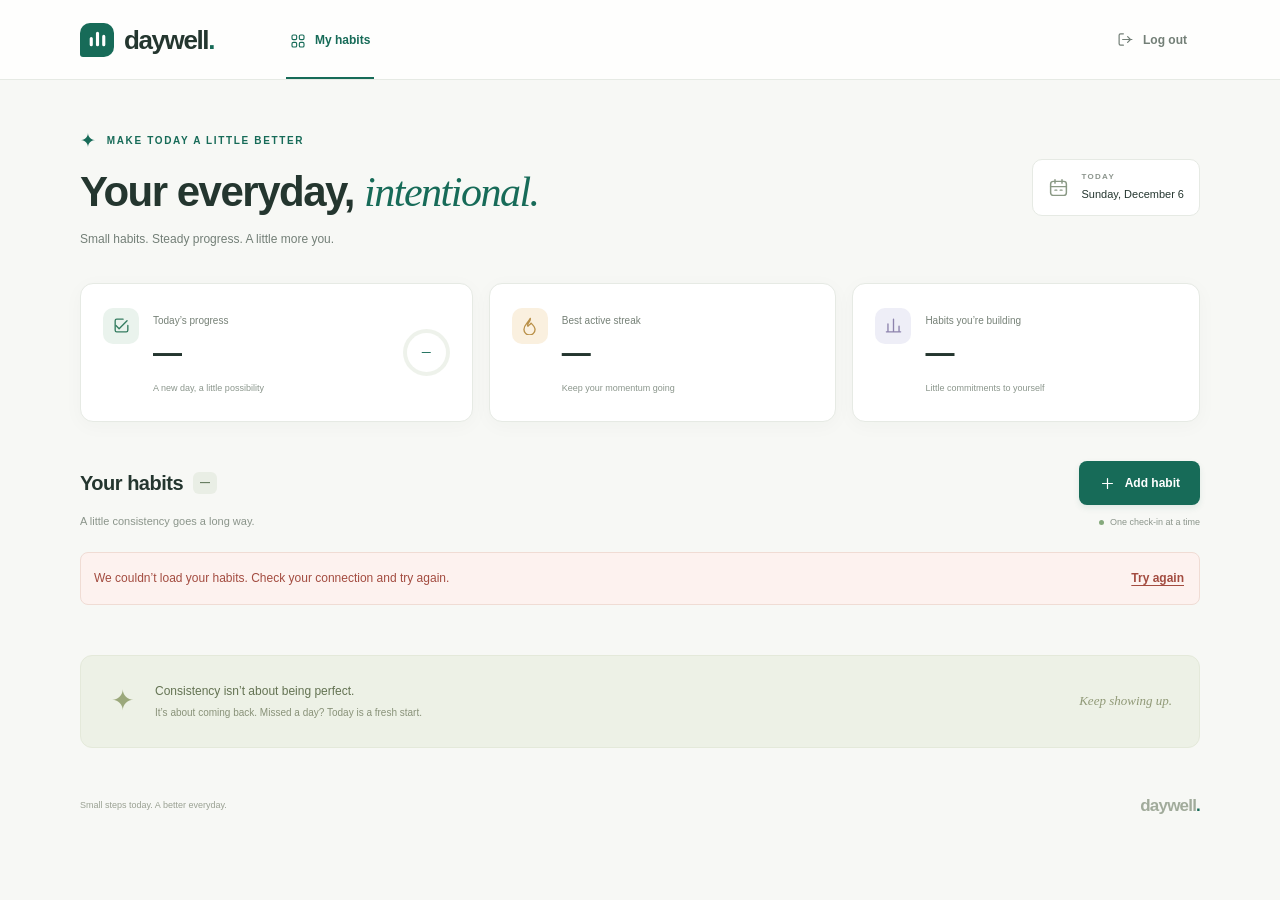
==== dashboard.html @ 5ea130be "Initial commit: frontend pages for habit tracker" ====
<!DOCTYPE html>
<html lang="en">
<head>
  <meta charset="UTF-8">
  <meta name="viewport" content="width=device-width, initial-scale=1.0">
  <meta name="theme-color" content="#176b58">
  <meta name="description" content="Your daily space to build better habits, track your streaks, and celebrate small wins.">
  <title>Your everyday · Daywell</title>
  <link rel="stylesheet" href="css/style.css">
  <script src="js/auth.js" defer></script>
  <script src="js/heatmap.js" defer></script>
  <script src="js/dashboard.js" defer></script>
</head>
<body data-page="dashboard">
  <a class="skip-link" href="#main-content">Skip to content</a>
  <header class="app-header">
    <div class="header-inner">
      <a class="brand" href="dashboard.html" aria-label="Daywell dashboard"><span class="brand-mark" aria-hidden="true"><svg viewBox="0 0 24 24" fill="none"><path d="M6 17V11M12 17V6M18 17V9" stroke="currentColor" stroke-width="3" stroke-linecap="round"/></svg></span>daywell<span class="brand-dot">.</span></a>
      <nav class="header-nav" aria-label="Main navigation"><a class="nav-link is-active" href="dashboard.html" aria-current="page"><svg viewBox="0 0 24 24" fill="none" aria-hidden="true"><rect x="3" y="3" width="7" height="7" rx="2"/><rect x="14" y="3" width="7" height="7" rx="2"/><rect x="3" y="14" width="7" height="7" rx="2"/><rect x="14" y="14" width="7" height="7" rx="2"/></svg>My habits</a></nav>
      <button id="logout-button" class="button button-ghost button-small" type="button"><svg viewBox="0 0 24 24" fill="none" aria-hidden="true"><path d="M9 4H5a2 2 0 0 0-2 2v12a2 2 0 0 0 2 2h4m6-12 4 4-4 4m-7-4h13"/></svg><span data-button-label>Log out</span><span class="spinner" hidden aria-hidden="true"></span></button>
    </div>
  </header>

  <main class="dashboard-main" id="main-content">
    <section class="dashboard-intro" aria-labelledby="page-title">
      <div><p class="eyebrow"><span class="little-spark" aria-hidden="true">✦</span> MAKE TODAY A LITTLE BETTER</p><h1 id="page-title">Your everyday, <span class="serif-accent">intentional.</span></h1><p class="muted intro-description">Small habits. Steady progress. A little more you.</p></div>
      <div class="today-chip"><svg viewBox="0 0 24 24" fill="none" aria-hidden="true"><rect x="3" y="5" width="18" height="16" rx="3"/><path d="M16 3v4M8 3v4M3 11h18m-13 4h2m4 0h2"/></svg><div><span>TODAY</span><time id="today-date"></time></div></div>
    </section>

    <section class="overview-grid" aria-label="Your progress at a glance">
      <div class="stat-card"><span class="stat-icon teal-icon" aria-hidden="true"><svg viewBox="0 0 24 24" fill="none"><path d="m5 12 4 4L19 6"/><path d="M20 12v6a2 2 0 0 1-2 2H6a2 2 0 0 1-2-2V6a2 2 0 0 1 2-2h8"/></svg></span><div class="stat-content"><span class="stat-label">Today’s progress</span><div class="stat-value" id="today-progress">—</div><span class="stat-description" id="today-caption">A new day, a little possibility</span></div><div class="progress-ring" id="progress-ring" role="progressbar" aria-label="Habits completed today" aria-valuemin="0" aria-valuemax="100" aria-valuenow="0"><span id="progress-percent">—</span></div></div>
      <div class="stat-card"><span class="stat-icon amber-icon" aria-hidden="true"><svg viewBox="0 0 24 24" fill="none"><path d="M13 3c1 5-5 5-3 10 1-2 3-2 4-4 3 3 5 5 5 8a7 7 0 0 1-14 0C5 11 10 9 13 3Z"/></svg></span><div class="stat-content"><span class="stat-label">Best active streak</span><div class="stat-value" id="best-streak">—</div><span class="stat-description">Keep your momentum going</span></div></div>
      <div class="stat-card"><span class="stat-icon purple-icon" aria-hidden="true"><svg viewBox="0 0 24 24" fill="none"><path d="M5 20V10m7 10V4m7 16v-7M3 20h18"/></svg></span><div class="stat-content"><span class="stat-label">Habits you’re building</span><div class="stat-value" id="habit-total">—</div><span class="stat-description">Little commitments to yourself</span></div></div>
    </section>

    <section class="habits-section" aria-labelledby="habits-title">
      <div class="section-toolbar"><div class="section-title-row"><h2 id="habits-title">Your habits</h2><span id="habit-count" class="count-badge">—</span></div><button id="add-habit-button" class="button button-primary" type="button"><svg viewBox="0 0 24 24" fill="none" aria-hidden="true"><path d="M12 5v14M5 12h14"/></svg>Add habit</button></div>
      <div class="habits-subheading"><p>A little consistency goes a long way.</p><span><span class="status-dot" aria-hidden="true"></span> One check-in at a time</span></div>
      <div id="dashboard-error" class="notice notice-error dashboard-notice" role="alert" hidden><span id="dashboard-error-text"></span><button id="retry-load" class="text-button" type="button">Try again</button></div>

      <div id="habits-loading" class="habit-grid" role="status" aria-label="Loading your habits">
        <span class="sr-only">Loading your habits…</span>
        <div class="habit-card skeleton-card" aria-hidden="true"><div class="skeleton skeleton-heading"></div><div class="skeleton skeleton-caption"></div><div class="skeleton-stats"><div class="skeleton"></div><div class="skeleton"></div></div><div class="skeleton skeleton-calendar"></div><div class="skeleton skeleton-button"></div></div>
        <div class="habit-card skeleton-card" aria-hidden="true"><div class="skeleton skeleton-heading"></div><div class="skeleton skeleton-caption"></div><div class="skeleton-stats"><div class="skeleton"></div><div class="skeleton"></div></div><div class="skeleton skeleton-calendar"></div><div class="skeleton skeleton-button"></div></div>
      </div>
      <div id="habits-grid" class="habit-grid" hidden></div>
      <div id="empty-state" class="empty-state" hidden><div class="empty-illustration" aria-hidden="true"><span class="empty-orbit"></span><svg viewBox="0 0 48 48" fill="none"><path d="M24 37V20m0 8C12 28 9 19 10 12c10 0 14 5 14 12m0-3c0-9 6-13 15-13 0 9-4 15-15 15"/></svg><span class="empty-spark">✦</span></div><span class="section-kicker">GREAT THINGS START SMALL</span><h3>Make space for your first habit.</h3><p>A morning stretch. A few pages. A glass of water.<br>Pick one little thing you’d like to show up for.</p><button id="empty-add-button" class="button button-primary" type="button"><svg viewBox="0 0 24 24" fill="none" aria-hidden="true"><path d="M12 5v14M5 12h14"/></svg>Add your first habit</button></div>
    </section>

    <aside class="encouragement"><span class="encouragement-icon" aria-hidden="true">✦</span><div><h2>Consistency isn’t about being perfect.</h2><p>It’s about coming back. Missed a day? Today is a fresh start.</p></div><span class="encouragement-note">Keep showing up.</span></aside>
    <footer class="dashboard-footer"><span>Small steps today. A better everyday.</span><span class="footer-brand">daywell<span class="brand-dot">.</span></span></footer>
  </main>

  <!-- Native dialogs provide focus trapping, Escape support, and accessible modality. -->
  <dialog id="habit-dialog" class="modal" aria-labelledby="habit-dialog-title" aria-describedby="habit-dialog-description">
    <div class="modal-header"><span class="modal-symbol" aria-hidden="true">✦</span><button class="icon-button" id="close-habit-dialog" type="button" aria-label="Close add habit dialog"><svg viewBox="0 0 24 24" fill="none" aria-hidden="true"><path d="m6 6 12 12M6 18 18 6"/></svg></button></div>
    <span class="section-kicker">PLANT A LITTLE POSSIBILITY</span><h2 id="habit-dialog-title">One small, good thing.</h2><p id="habit-dialog-description" class="muted">What would you like to make time for each day?</p>
    <div id="habit-form-error" class="notice notice-error" role="alert" hidden></div>
    <form id="habit-form">
      <div class="form-field"><label for="habit-name">Habit name</label><input id="habit-name" name="name" type="text" placeholder="e.g. Read for 20 minutes" required maxlength="100" autofocus></div>
      <div class="form-field"><label for="habit-category">Category <span class="optional">(optional)</span></label><input id="habit-category" name="category" type="text" placeholder="e.g. Mindfulness, Movement, Learning" maxlength="40" list="category-suggestions"><datalist id="category-suggestions"><option value="Mindfulness"></option><option value="Movement"></option><option value="Learning"></option><option value="Wellness"></option><option value="Creativity"></option></datalist></div>
      <div class="modal-actions"><button id="cancel-habit-dialog" class="button button-secondary" type="button">Not now</button><button class="button button-primary" type="submit"><span data-button-label>Add habit</span><span class="spinner" hidden aria-hidden="true"></span></button></div>
    </form>
  </dialog>

  <dialog id="delete-dialog" class="modal modal-small" aria-labelledby="delete-dialog-title" aria-describedby="delete-description">
    <span class="section-kicker">MAKING ROOM</span><h2 id="delete-dialog-title">Let this habit go?</h2><p class="muted" id="delete-description"></p><div id="delete-error" class="notice notice-error" role="alert" hidden></div><div class="modal-actions"><button id="cancel-delete" class="button button-secondary" type="button" autofocus>Keep habit</button><button id="confirm-delete" class="button button-danger" type="button"><span data-button-label>Delete habit</span><span class="spinner" hidden aria-hidden="true"></span></button></div>
  </dialog>
  <div id="toast" class="toast" role="status" aria-live="polite" hidden></div>
  <noscript><p class="noscript-message">Please enable JavaScript to load your habits and record check-ins.</p></noscript>
</body>
</html>
---- css/style.css ----
/* Daywell design tokens. Change --accent and its shades to make it your own. */
:root {
  --bg: #f7f8f5;
  --surface: #ffffff;
  --text: #24362f;
  --muted: #7a847e;
  --accent: #176b58;
  --accent-hover: #115343;
  --accent-soft: #eaf2ec;
  --border: #e6eae4;
  --danger: #b24540;
  --shadow: 0 4px 20px rgb(27 52 39 / 3%);
  --radius: 16px;
  --font: "Segoe UI", -apple-system, BlinkMacSystemFont, Arial, sans-serif;
}

*, *::before, *::after { box-sizing: border-box; }
body { margin: 0; color: var(--text); background: var(--bg); font-family: var(--font); font-size: 14px; line-height: 1.6; -webkit-font-smoothing: antialiased; }
button, input { font: inherit; }
button, a, input { -webkit-tap-highlight-color: transparent; }
button { cursor: pointer; }
a { color: var(--accent); text-decoration: none; }
a:hover { color: var(--accent-hover); }
button, a, input { transition: background-color .18s ease, color .18s ease, border-color .18s ease, box-shadow .18s ease, transform .18s ease; }
button:disabled { cursor: not-allowed; opacity: .65; }
button:focus-visible, a:focus-visible, [tabindex]:focus-visible { outline: 3px solid #78af97; outline-offset: 4px; }
svg { width: 20px; height: 20px; flex-shrink: 0; stroke: currentColor; stroke-width: 1.7; stroke-linecap: round; stroke-linejoin: round; }
h1, h2, h3, p { margin: 0; }
[hidden] { display: none !important; }
::selection { background: #cbe4d3; color: var(--text); }
.sr-only { position: absolute; width: 1px; height: 1px; padding: 0; margin: -1px; overflow: hidden; clip: rect(0, 0, 0, 0); white-space: nowrap; border: 0; }
.skip-link { position: fixed; left: 16px; top: -80px; padding: 10px 18px; z-index: 100; background: var(--accent); color: white; border-radius: 8px; }
.skip-link:focus { top: 12px; color: white; }
.muted { color: #737f77; }
.serif-accent { font-family: Georgia, "Times New Roman", serif; color: var(--accent); font-weight: 400; font-style: italic; }
.eyebrow { display: flex; align-items: center; gap: 9px; color: var(--accent); font-size: 10px; font-weight: 700; letter-spacing: 1.65px; }
.little-spark { font-size: 19px; font-weight: 400; }
.section-kicker { display: block; color: var(--accent); font-size: 9px; letter-spacing: 1.7px; font-weight: 700; }
.brand { display: inline-flex; align-items: center; flex-shrink: 0; font-size: 26px; letter-spacing: -1.4px; font-weight: 700; color: var(--text); line-height: 1; }
.brand:hover { color: var(--text); }
.brand-mark { display: grid; place-items: center; width: 34px; height: 34px; margin-right: 10px; background: var(--accent); color: white; border-radius: 10px 10px 10px 3px; }
.brand-mark svg { width: 25px; height: 25px; }
.brand-dot { color: var(--accent); }
.button { display: inline-flex; justify-content: center; align-items: center; gap: 9px; min-height: 44px; padding: 10px 19px; border: 1px solid transparent; border-radius: 8px; font-size: 12px; font-weight: 600; line-height: 1.5; white-space: nowrap; }
.button svg { width: 17px; height: 17px; }
.button:hover:not(:disabled) { transform: translateY(-1px); }
.button:active:not(:disabled) { transform: translateY(0); }
.button-primary { background: var(--accent); color: white; box-shadow: 0 3px 6px rgb(23 107 88 / 10%); }
.button-primary:hover:not(:disabled) { background: var(--accent-hover); box-shadow: 0 4px 12px rgb(23 107 88 / 16%); }
.button-secondary { background: white; color: var(--text); border-color: var(--border); }
.button-secondary:hover:not(:disabled) { background: var(--bg); border-color: #c7d3c8; }
.button-ghost { background: transparent; color: #737f77; }
.button-ghost:hover:not(:disabled) { background: #eff2ed; color: var(--text); }
.button-small { min-height: 40px; padding: 9px 12px; }
.button-full { width: 100%; min-height: 48px; }
.button-arrow { margin-left: auto; }
.button-full [data-button-label] { margin-right: auto; }
.button-danger { background: var(--danger); color: white; }
.button-danger:hover:not(:disabled) { background: #923934; }
.icon-button { display: grid; place-items: center; width: 36px; height: 36px; padding: 0; border: 0; background: transparent; color: #8a938c; border-radius: 8px; }
.icon-button:hover:not(:disabled) { color: var(--danger); background: #fbefed; }
.icon-button svg { width: 17px; height: 17px; }
.text-button { border: 0; background: transparent; color: inherit; padding: 5px 2px; font-weight: 600; text-decoration: underline; text-underline-offset: 3px; }
.spinner { width: 16px; height: 16px; display: inline-block; flex-shrink: 0; border: 2px solid currentColor; border-right-color: transparent; border-radius: 50%; animation: spin .7s linear infinite; }
@keyframes spin { to { transform: rotate(360deg); } }

/* Authentication pages */
.auth-page { min-height: 100vh; min-height: 100svh; display: flex; flex-direction: column; background: radial-gradient(ellipse at 10% 45%, #edf3e9 0, transparent 48%), var(--bg); }
.auth-header { display: flex; align-items: center; justify-content: space-between; padding: 32px 5.2%; }
.header-note { color: #8b938d; font-size: 11px; }
.auth-main { flex: 1; display: grid; place-items: center; padding: 48px 32px 72px; }
.auth-layout { display: grid; grid-template-columns: 1fr 420px; align-items: center; gap: 100px; width: 100%; max-width: 1020px; }
.auth-story h1 { margin: 19px 0 20px; font-size: clamp(44px, 4.5vw, 62px); line-height: 1.1; font-weight: 600; letter-spacing: -2.8px; }
.auth-description { color: #7b867d; font-size: 14px; line-height: 1.85; }
.auth-card { background: var(--surface); border: 1px solid var(--border); box-shadow: 0 12px 50px rgb(43 62 45 / 5%); border-radius: 20px; padding: 36px; }
.auth-card h2 { margin: 12px 0 7px; font-size: 27px; font-weight: 600; line-height: 1.25; letter-spacing: -.9px; }
.auth-card > .muted { font-size: 12px; }
.auth-form { display: grid; gap: 19px; margin-top: 29px; }
.form-field { display: flex; flex-direction: column; gap: 7px; }
.form-field label { font-size: 12px; font-weight: 600; }
.form-field input { width: 100%; height: 46px; border: 1px solid #e0e5de; border-radius: 8px; background: #fcfdfb; color: var(--text); padding: 11px 13px; font-size: 13px; outline: none; }
.form-field input::placeholder { color: #99a198; }
.form-field input:hover { border-color: #c3d0c3; }
.form-field input:focus { border-color: var(--accent); box-shadow: 0 0 0 3px rgb(23 107 88 / 10%); background: white; }
.password-field { position: relative; }
.password-field input { padding-right: 47px; }
.password-toggle { position: absolute; right: 2px; top: 2px; width: 42px; height: 42px; border: 0; border-radius: 6px; background: transparent; color: #8e988f; display: grid; place-items: center; }
.password-toggle:hover { color: var(--accent); background: var(--accent-soft); }
.password-toggle svg { width: 18px; height: 18px; }
.password-toggle[aria-pressed="true"] { color: var(--accent); background: var(--accent-soft); }
.auth-form > .button { margin-top: 5px; }
.field-hint { font-size: 10px; color: #7b867d; }
.auth-switch { margin-top: 24px; text-align: center; font-size: 11px; color: #7b867d; }
.auth-switch a { font-weight: 600; margin-left: 3px; }
.auth-switch a:hover { text-decoration: underline; text-underline-offset: 3px; }
.auth-card-footer { display: flex; align-items: center; justify-content: center; gap: 6px; border-top: 1px solid #edf0e9; padding-top: 21px; margin-top: 27px; color: #929b92; font-size: 10px; }
.auth-card-footer svg { width: 13px; height: 13px; }
.auth-footer { display: flex; align-items: center; justify-content: space-between; gap: 20px; padding: 22px 5.2%; color: #8d968d; font-size: 10px; }
.footer-spark { color: var(--accent); padding-left: 8px; font-size: 14px; }
.journey-art { position: relative; max-width: 410px; margin-top: 44px; padding: 20px 10px 29px 0; }
.art-orbit { position: absolute; border: 1px solid #dce5d8; border-radius: 50%; pointer-events: none; z-index: 0; }
.orbit-one { width: 240px; height: 240px; top: -21px; left: 76px; }
.orbit-two { width: 300px; height: 300px; top: -51px; left: 46px; border-style: dashed; opacity: .65; }
.sample-habit { position: relative; background: rgb(255 255 255 / 92%); padding: 20px; border: 1px solid #e4e9df; border-radius: 13px; transform: rotate(-3deg); box-shadow: 0 12px 28px rgb(46 72 47 / 6%); }
.sample-habit-top { display: flex; align-items: center; gap: 10px; font-size: 11px; font-weight: 600; }
.sample-habit-top small { display: block; margin-top: 2px; font-size: 9px; color: #8b968c; font-weight: 400; }
.sample-icon { display: grid; place-items: center; width: 32px; height: 32px; border-radius: 9px; background: #edf3e9; color: var(--accent); font-size: 20px; }
.sample-check { margin-left: auto; width: 23px; height: 23px; background: #e6f2e8; color: var(--accent); border-radius: 50%; text-align: center; line-height: 23px; }
.decorative-grid { display: grid; grid-template-columns: repeat(14, 1fr); gap: 5px; margin: 19px 0 12px; }
.decorative-grid i { aspect-ratio: 1; background: #b9d4b3; border-radius: 3px; }
.decorative-grid i:nth-child(3n) { background: #5e9673; }
.decorative-grid i:nth-child(5n) { background: #e9eee6; }
.decorative-grid i:nth-child(7n), .decorative-grid i:nth-child(11n) { background: #24735b; }
.sample-caption { display: flex; justify-content: space-between; font-size: 8px; color: #8c988c; }
.art-tag { position: absolute; right: -4px; bottom: -1px; background: #edf1e4; border: 1px solid #dce5d2; border-radius: 30px; padding: 8px 14px; font-family: Georgia, serif; font-size: 12px; font-style: italic; color: #5e7656; transform: rotate(3deg); }
.art-tag span { margin-right: 5px; }
.benefit-list { padding: 0; margin: 32px 0 25px; list-style: none; display: grid; gap: 23px; }
.benefit-list li { display: flex; gap: 14px; align-items: center; }
.benefit-icon { display: grid; place-items: center; width: 35px; height: 35px; flex-shrink: 0; color: var(--accent); border: 1px solid #dfe8d9; background: #edf3e8; border-radius: 10px; font-size: 18px; }
.benefit-list strong { font-size: 12px; font-weight: 600; }
.benefit-list p { font-size: 11px; color: #818d81; margin-top: 2px; }
.story-footnote { color: #899782; font-family: Georgia, serif; font-style: italic; font-size: 13px; }

/* Dashboard shell and summary */
.app-header { height: 80px; background: rgb(255 255 255 / 85%); border-bottom: 1px solid var(--border); }
.header-inner { height: 100%; max-width: 1200px; padding: 0 40px; margin: auto; display: flex; align-items: center; gap: 72px; }
.header-nav { align-self: stretch; display: flex; }
.nav-link { display: flex; align-items: center; gap: 9px; padding: 4px 4px 0; color: var(--accent); border-bottom: 2px solid var(--accent); font-size: 12px; font-weight: 600; }
.nav-link svg { width: 16px; height: 16px; }
#logout-button { margin-left: auto; }
.dashboard-main { max-width: 1200px; padding: 46px 40px 0; margin: auto; }
.dashboard-intro { display: flex; align-items: center; justify-content: space-between; gap: 24px; }
.dashboard-intro h1 { font-size: clamp(28px, 3.3vw, 42px); line-height: 1.2; letter-spacing: -1.5px; font-weight: 600; margin-top: 11px; }
.intro-description { margin-top: 12px; font-size: 12px; }
.today-chip { display: flex; align-items: center; gap: 12px; padding: 11px 15px; border: 1px solid var(--border); background: #fff; border-radius: 10px; flex-shrink: 0; }
.today-chip > svg { color: #8a9985; width: 21px; height: 21px; }
.today-chip span { display: block; font-size: 8px; color: #8b948c; font-weight: 600; letter-spacing: 1.3px; }
.today-chip time { display: block; font-size: 11px; font-weight: 500; margin-top: 2px; }
.overview-grid { display: grid; grid-template-columns: 1.13fr 1fr 1fr; gap: 16px; margin: 34px 0 39px; }
.stat-card { display: flex; align-items: flex-start; gap: 14px; padding: 24px 22px; border: 1px solid var(--border); border-radius: 13px; background: var(--surface); box-shadow: var(--shadow); }
.stat-icon { display: grid; place-items: center; width: 36px; height: 36px; flex-shrink: 0; border-radius: 10px; }
.stat-icon svg { width: 19px; height: 19px; }
.teal-icon { background: #eaf3ed; color: #347c60; }
.amber-icon { background: #faf0df; color: #b99048; }
.purple-icon { background: #eeeef7; color: #8d83ad; }
.stat-content { min-width: 0; }
.stat-label { font-size: 10px; font-weight: 500; color: #768177; }
.stat-value { font-size: 29px; font-weight: 600; letter-spacing: -.9px; line-height: 1.4; margin: 3px 0 1px; }
.stat-value small { font-size: 12px; font-weight: 400; letter-spacing: 0; color: #8b968c; margin-left: 4px; }
.stat-description { font-size: 9px; color: #8b968c; }
.progress-ring { --progress: 0%; display: grid; place-items: center; flex-shrink: 0; width: 47px; height: 47px; margin: auto 0 auto auto; border-radius: 50%; background: conic-gradient(var(--accent) var(--progress), #eef2eb 0); position: relative; }
.progress-ring::before { content: ""; width: 39px; height: 39px; border-radius: 50%; background: white; position: absolute; }
.progress-ring span { position: relative; font-size: 9px; font-weight: 600; color: var(--accent); }
.section-toolbar { display: flex; justify-content: space-between; align-items: center; gap: 20px; }
.section-title-row { display: flex; align-items: center; gap: 10px; }
.section-title-row h2 { font-size: 20px; letter-spacing: -.5px; font-weight: 600; }
.count-badge { background: #e9eee5; color: #647b5e; min-width: 23px; height: 22px; padding: 0 7px; border-radius: 6px; text-align: center; font-size: 10px; font-weight: 600; line-height: 22px; }
.habits-subheading { display: flex; justify-content: space-between; align-items: center; gap: 12px; color: #8b958b; font-size: 11px; margin: 8px 0 21px; }
.habits-subheading > span { font-size: 9px; display: flex; align-items: center; gap: 6px; }
.status-dot { width: 5px; height: 5px; border-radius: 50%; background: #85a97c; }

/* Habit cards and native CSS-grid calendars */
.habit-grid { display: grid; grid-template-columns: repeat(2, minmax(0, 1fr)); gap: 20px; }
.habit-card { min-width: 0; padding: 23px 24px 20px; border: 1px solid var(--border); border-radius: var(--radius); background: var(--surface); box-shadow: var(--shadow); transition: box-shadow .2s ease, border-color .2s ease, transform .2s ease; }
.habit-card:hover { border-color: #cfdccf; box-shadow: 0 6px 22px rgb(27 52 39 / 6%); transform: translateY(-2px); }
.habit-card.is-complete { border-color: #d8e6d6; }
.habit-card-header { display: flex; align-items: flex-start; gap: 12px; }
.habit-icon { width: 39px; height: 39px; flex-shrink: 0; display: grid; place-items: center; border-radius: 11px; font-size: 20px; color: #427954; background: #eef4e8; }
.habit-title-group { flex: 1; min-width: 0; }
.habit-title-group h3 { font-size: 15px; line-height: 1.35; font-weight: 600; letter-spacing: -.2px; overflow-wrap: anywhere; padding-top: 1px; }
.category-tag { display: inline-block; max-width: 100%; color: #859080; font-size: 9px; margin-top: 5px; overflow-wrap: anywhere; }
.delete-habit { margin: -4px -8px 0 0; flex-shrink: 0; }
.streak-row { display: flex; align-items: center; gap: 28px; margin: 23px 0 20px; }
.streak-item + .streak-item { border-left: 1px solid var(--border); padding-left: 28px; }
.streak-label { color: #8a9389; font-size: 9px; display: flex; align-items: center; gap: 5px; }
.streak-label svg { width: 12px; height: 12px; color: #ad925c; }
.streak-number { display: block; margin-top: 2px; font-size: 22px; line-height: 1.45; letter-spacing: -.5px; font-weight: 600; }
.streak-number small { font-size: 10px; font-weight: 400; color: #91998e; letter-spacing: 0; margin-left: 4px; }
.heatmap-section { border-top: 1px solid #edf0e9; padding-top: 15px; }
.heatmap-heading { display: flex; justify-content: space-between; gap: 12px; margin-bottom: 12px; font-size: 9px; color: #8d968a; }
.heatmap-heading strong { font-weight: 500; color: #6f7f68; }
.heatmap-scroll { overflow-x: auto; padding: 2px 2px 5px; scrollbar-width: thin; scrollbar-color: #c4d4bd transparent; border-radius: 4px; }
.heatmap-calendar { --cell-size: 12px; --cell-gap: 5px; min-width: 289px; display: grid; grid-template-columns: 24px minmax(0, 1fr); grid-template-rows: 16px auto; gap: 5px 7px; }
.heatmap-months { grid-column: 2; display: grid; grid-template-columns: repeat(13, minmax(0, 1fr)); column-gap: var(--cell-gap); font-size: 8px; color: #909a8d; line-height: 1; align-items: start; }
.heatmap-day-labels { grid-column: 1; grid-row: 2; display: grid; grid-template-rows: repeat(7, var(--cell-size)); row-gap: var(--cell-gap); font-size: 8px; color: #929c8e; line-height: var(--cell-size); }
.heatmap-grid { grid-column: 2; grid-row: 2; display: grid; grid-auto-flow: column; grid-template-columns: repeat(13, minmax(0, 1fr)); grid-template-rows: repeat(7, var(--cell-size)); gap: var(--cell-gap); }
.heatmap-cell, .legend-square { border-radius: 2px; background: #ecefe9; }
.heatmap-cell { min-width: 12px; transition: filter .15s ease, transform .15s ease; }
.heatmap-cell:hover { filter: brightness(.9); transform: scale(1.16); }
.heatmap-cell[data-level="0"], .legend-square[data-level="0"] { background: #f6f7f3; border: 1px solid #eef1e9; }
.heatmap-cell[data-level="1"], .legend-square[data-level="1"] { background: #74a782; }
.heatmap-cell[data-level="2"], .legend-square[data-level="2"] { background: #448363; }
.heatmap-cell[data-level="3"], .legend-square[data-level="3"] { background: #176b58; }
.heatmap-cell.is-today { outline: 1px solid #4e8061; outline-offset: 2px; }
.heatmap-legend { display: flex; justify-content: space-between; gap: 8px; margin-top: 8px; font-size: 8px; color: #959d91; }
.legend-items { display: flex; align-items: center; gap: 5px; }
.legend-square { width: 9px; height: 9px; display: inline-block; }
.checkin-button { width: 100%; margin-top: 18px; min-height: 40px; color: var(--accent); background: #fff; border-color: #d7e3d4; font-size: 11px; }
.checkin-button:hover:not(:disabled) { background: #eef5ec; border-color: #a5c3a1; }
.checkin-button.is-done { color: #56804e; background: #eff5e9; border-color: #e3ecd9; opacity: 1; }
.card-error { font-size: 11px; color: var(--danger); margin-top: 10px; }
.history-error { padding: 22px 12px; background: #f9faf7; color: #7d8779; border-radius: 8px; font-size: 11px; text-align: center; }
.history-loading { min-height: 160px; display: grid; place-items: center; color: #8ca783; }
.empty-state { padding: 48px 24px 44px; text-align: center; border: 1px dashed #d6dfd0; border-radius: var(--radius); background: rgb(255 255 255 / 65%); }
.empty-illustration { position: relative; display: grid; place-items: center; width: 80px; height: 80px; margin: 0 auto 22px; border-radius: 50%; background: #eef3e7; }
.empty-illustration svg { width: 47px; height: 47px; color: #638558; stroke-width: 1.5; }
.empty-orbit { position: absolute; inset: -8px; border: 1px dashed #dbe5d3; border-radius: 50%; }
.empty-spark { position: absolute; right: -4px; top: 4px; color: #a9b792; font-size: 19px; }
.empty-state h3 { margin: 12px 0 10px; font-size: 25px; font-weight: 500; letter-spacing: -.6px; }
.empty-state p { color: #859080; font-size: 12px; line-height: 1.9; }
.empty-state .button { margin-top: 23px; }
.encouragement { display: flex; align-items: center; gap: 18px; padding: 23px 27px; margin-top: 30px; background: #edf1e6; border: 1px solid #e4e9da; border-radius: 12px; }
.encouragement-icon { font-size: 28px; color: #9ba87b; padding: 0 3px; }
.encouragement h2 { font-size: 12px; font-weight: 500; color: #647353; }
.encouragement p { font-size: 10px; color: #899279; margin-top: 3px; }
.encouragement-note { margin-left: auto; white-space: nowrap; color: #909977; font-family: Georgia, serif; font-size: 13px; font-style: italic; }
.dashboard-footer { display: flex; align-items: center; justify-content: space-between; padding: 27px 0; margin-top: 17px; color: #9aa193; font-size: 9px; }
.footer-brand { font-size: 17px; font-weight: 600; letter-spacing: -.8px; color: #a1ab9b; }

/* Feedback and dialogs */
.notice { margin-top: 20px; padding: 11px 13px; border: 1px solid; border-radius: 8px; font-size: 12px; overflow-wrap: anywhere; }
.notice-error { background: #fdf2ef; color: #a34c40; border-color: #f0dcd4; }
.notice-success { background: #edf6ed; color: #3d704a; border-color: #d7e6d3; }
.dashboard-notice { margin: 0 0 20px; display: flex; align-items: center; justify-content: space-between; gap: 16px; }
.modal { width: min(460px, calc(100% - 32px)); max-height: calc(100svh - 40px); padding: 29px; border: 1px solid var(--border); border-radius: 19px; background: var(--surface); color: var(--text); box-shadow: 0 24px 80px rgb(20 39 28 / 18%); overflow-y: auto; }
.modal[open] { animation: modal-in .2s ease-out; }
.modal::backdrop { background: rgb(28 46 34 / 33%); backdrop-filter: blur(4px); }
body:has(dialog[open]) { overflow: hidden; }
.modal-header { display: flex; justify-content: space-between; align-items: center; margin-bottom: 17px; }
.modal-symbol { display: grid; place-items: center; width: 41px; height: 41px; font-size: 25px; border-radius: 12px; background: var(--accent-soft); color: var(--accent); }
.modal h2 { margin: 10px 0 8px; font-size: 27px; font-weight: 500; letter-spacing: -.9px; line-height: 1.25; }
.modal > .muted { font-size: 12px; overflow-wrap: anywhere; }
.modal form { display: grid; gap: 19px; margin-top: 25px; }
.optional { color: #95a08f; font-weight: 400; margin-left: 4px; font-size: 10px; }
.modal-actions { display: flex; justify-content: flex-end; gap: 10px; padding-top: 8px; }
.modal-small { padding: 30px; }
.modal-small .modal-actions { margin-top: 23px; }
.toast { position: fixed; bottom: 28px; left: 50%; transform: translateX(-50%); z-index: 50; width: max-content; max-width: calc(100% - 32px); padding: 13px 22px; border: 1px solid #d9e6d3; background: #fff; color: var(--accent); box-shadow: 0 6px 30px rgb(24 54 31 / 12%); font-size: 12px; border-radius: 10px; text-align: center; }
.skeleton-card { pointer-events: none; }
.skeleton { background: linear-gradient(90deg, #eef1eb 25%, #f8f9f6 50%, #eef1eb 75%); background-size: 200% 100%; animation: shimmer 1.5s ease-in-out infinite; border-radius: 5px; }
.skeleton-heading { height: 20px; width: 56%; }
.skeleton-caption { height: 10px; width: 24%; margin-top: 12px; }
.skeleton-stats { display: flex; gap: 35px; margin: 25px 0; }
.skeleton-stats .skeleton { height: 43px; width: 80px; }
.skeleton-calendar { height: 155px; width: 100%; }
.skeleton-button { height: 40px; margin-top: 22px; }
.noscript-message { position: fixed; bottom: 0; width: 100%; background: #fdf2ef; color: #a34c40; padding: 16px; text-align: center; z-index: 100; }
@keyframes shimmer { to { background-position: -200% 0; } }
@keyframes modal-in { from { opacity: 0; transform: translateY(9px); } to { opacity: 1; transform: translateY(0); } }

/* Responsive: the calendar keeps a useful minimum width and scrolls on narrow cards. */
@media (min-width: 1450px) { .auth-main { padding-top: 80px; padding-bottom: 100px; } }
@media (max-width: 1050px) {
  .auth-layout { gap: 55px; grid-template-columns: 1fr 390px; max-width: 900px; }
  .auth-card { padding: 30px; }
  .overview-grid { gap: 12px; }
  .stat-card { padding: 20px 16px; gap: 10px; }
  .stat-icon { width: 31px; height: 31px; }
  .progress-ring { width: 39px; height: 39px; }
  .progress-ring::before { width: 33px; height: 33px; }
}
@media (max-width: 800px) {
  .auth-layout { grid-template-columns: 1fr; max-width: 420px; gap: 32px; }
  .auth-story { text-align: center; }
  .auth-story .eyebrow { justify-content: center; }
  .auth-story h1 { font-size: 42px; letter-spacing: -1.8px; margin-top: 12px; }
  .auth-story h1 br { display: none; }
  .auth-description { font-size: 12px; }
  .journey-art, .benefit-list, .story-footnote { display: none; }
  .auth-main { padding: 20px 24px 44px; }
  .auth-header { padding: 26px 28px; }
  .header-inner { padding: 0 24px; gap: 42px; }
  .dashboard-main { padding: 32px 24px 0; }
  .dashboard-intro h1 { font-size: 32px; }
  .today-chip { padding: 10px; gap: 8px; }
  .overview-grid { grid-template-columns: repeat(3, minmax(0, 1fr)); margin-top: 28px; }
  .stat-card { position: relative; display: block; padding: 17px; }
  .stat-icon { margin-bottom: 10px; }
  .progress-ring { position: absolute; top: 16px; right: 14px; width: 32px; height: 32px; }
  .progress-ring::before { width: 26px; height: 26px; }
  .progress-ring span { font-size: 7px; }
  .stat-description { font-size: 8px; }
  .habit-card { padding: 20px 18px; }
  .streak-row { gap: 19px; }
  .streak-item + .streak-item { padding-left: 19px; }
  .encouragement-note { display: none; }
}
@media (max-width: 600px) {
  .app-header { height: 67px; }
  .header-inner { padding: 0 20px; gap: 24px; }
  .brand { font-size: 24px; }
  .brand-mark { width: 30px; height: 30px; margin-right: 8px; }
  .header-nav { display: none; }
  .dashboard-main { padding: 30px 18px 0; }
  .dashboard-intro { display: block; }
  .dashboard-intro h1 { font-size: 33px; max-width: 370px; }
  .eyebrow { font-size: 8px; letter-spacing: 1.4px; }
  .today-chip { width: fit-content; border: 0; padding: 0; background: transparent; margin-top: 20px; gap: 7px; }
  .today-chip span { display: none; }
  .today-chip time { color: #81907a; font-size: 10px; }
  .today-chip svg { width: 15px; height: 15px; }
  .overview-grid { gap: 8px; margin: 23px 0 29px; }
  .stat-card { padding: 13px 10px; border-radius: 10px; }
  .stat-icon { width: 28px; height: 28px; border-radius: 8px; margin-bottom: 9px; }
  .stat-icon svg { width: 16px; height: 16px; }
  .stat-label { font-size: 9px; line-height: 1.4; display: block; min-height: 25px; }
  .stat-value { font-size: 25px; margin-top: 3px; white-space: nowrap; }
  .stat-value small { font-size: 9px; margin-left: 3px; }
  .stat-description, .progress-ring { display: none; }
  .section-title-row h2 { font-size: 19px; }
  .section-toolbar > .button { padding: 9px 13px; min-height: 40px; font-size: 11px; }
  .habits-subheading { font-size: 10px; margin: 9px 0 18px; }
  .habits-subheading > span { display: none; }
  .habit-grid { grid-template-columns: minmax(0, 1fr); gap: 17px; }
  .habit-card { padding: 22px 20px 19px; }
  .habit-title-group h3 { font-size: 16px; }
  .heatmap-calendar { --cell-size: 13px; }
  .streak-row { gap: 34px; }
  .streak-item + .streak-item { padding-left: 34px; }
  .checkin-button { min-height: 44px; }
  .encouragement { margin-top: 23px; padding: 20px 16px; gap: 12px; }
  .encouragement h2 { font-size: 11px; }
  .encouragement p { font-size: 9px; }
  .encouragement-icon { font-size: 24px; }
  .dashboard-footer { padding: 22px 0; }
  .empty-state { padding: 35px 18px; }
  .empty-state h3 { font-size: 22px; }
  .empty-state p { font-size: 11px; }
  .dashboard-notice { align-items: flex-start; flex-direction: column; gap: 5px; }
  .auth-header { padding: 25px 23px; }
  .header-note { font-size: 9px; }
  .auth-card { padding: 28px 25px; }
  .auth-card h2 { font-size: 26px; }
  .auth-footer { justify-content: center; padding: 18px 24px; text-align: center; }
  .auth-footer > span:last-child { display: none; }
  .form-field input { font-size: 16px; } /* Prevent iOS zoom when focusing fields. */
  .modal { padding: 24px; }
}
@media (prefers-reduced-motion: reduce) {
  *, *::before, *::after { animation-duration: .01ms !important; animation-iteration-count: 1 !important; transition-duration: .01ms !important; scroll-behavior: auto !important; }
}
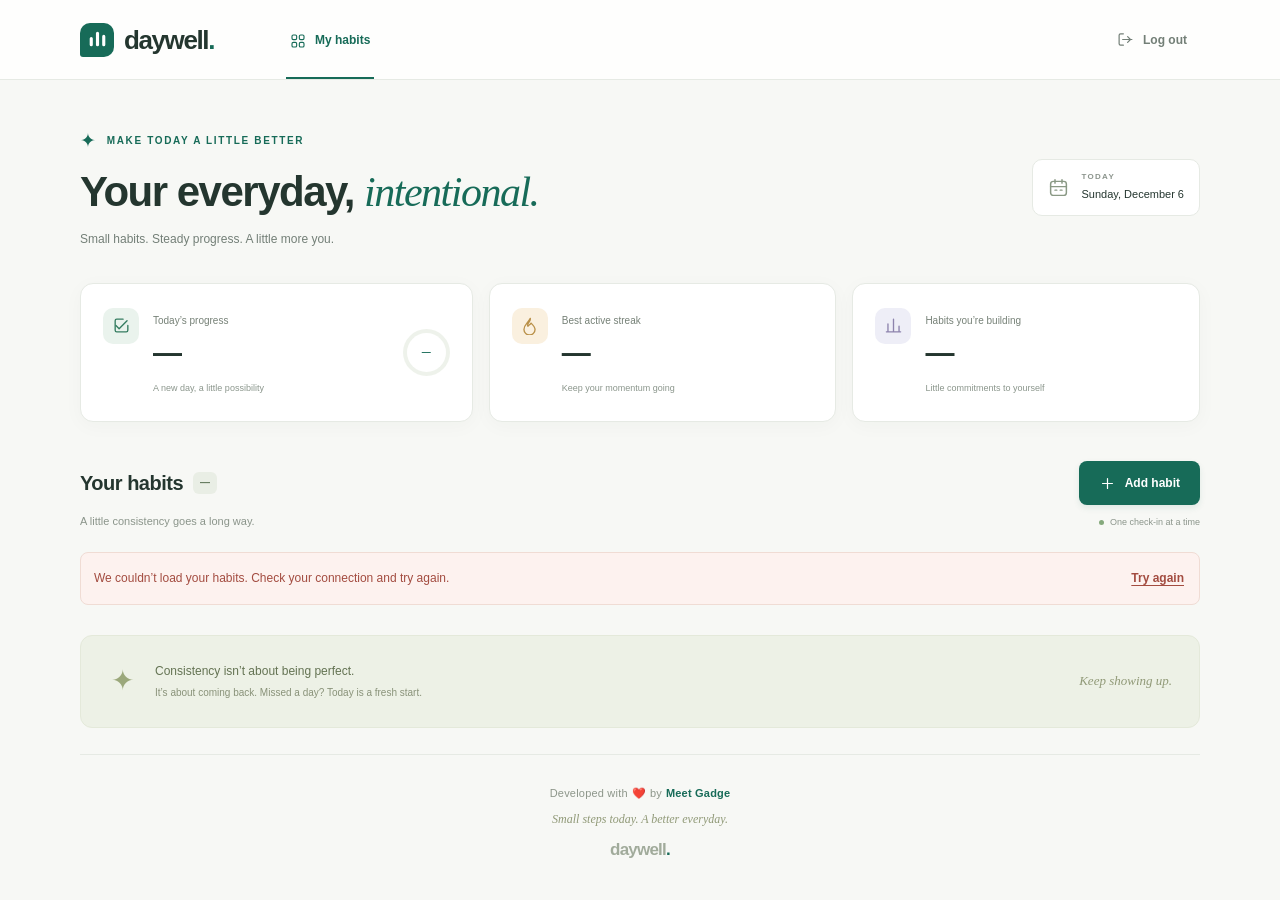
==== commit 39f28e4a: "backend and database is added" ====
--- a/dashboard.html
+++ b/dashboard.html
@@ -48,7 +48,11 @@
     </section>
 
     <aside class="encouragement"><span class="encouragement-icon" aria-hidden="true">✦</span><div><h2>Consistency isn’t about being perfect.</h2><p>It’s about coming back. Missed a day? Today is a fresh start.</p></div><span class="encouragement-note">Keep showing up.</span></aside>
-    <footer class="dashboard-footer"><span>Small steps today. A better everyday.</span><span class="footer-brand">daywell<span class="brand-dot">.</span></span></footer>
+    <footer class="dashboard-footer">
+      <p class="footer-credit">Developed with <span class="footer-heart" aria-hidden="true">❤️</span><span class="sr-only">love</span> by <span class="footer-author">Meet Gadge</span></p>
+      <p class="footer-tagline">Small steps today. A better everyday.</p>
+      <span class="footer-brand">daywell<span class="brand-dot">.</span></span>
+    </footer>
   </main>
 
   <!-- Native dialogs provide focus trapping, Escape support, and accessible modality. -->
--- a/css/style.css
+++ b/css/style.css
@@ -214,7 +214,12 @@
 .encouragement h2 { font-size: 12px; font-weight: 500; color: #647353; }
 .encouragement p { font-size: 10px; color: #899279; margin-top: 3px; }
 .encouragement-note { margin-left: auto; white-space: nowrap; color: #909977; font-family: Georgia, serif; font-size: 13px; font-style: italic; }
-.dashboard-footer { display: flex; align-items: center; justify-content: space-between; padding: 27px 0; margin-top: 17px; color: #9aa193; font-size: 9px; }
+.dashboard-footer { display: flex; flex-direction: column; align-items: center; justify-content: center; gap: 7px; padding: 30px 20px 34px; margin-top: 26px; border-top: 1px solid var(--border); color: #9aa193; font-size: 10px; text-align: center; }
+.dashboard-footer p { margin: 0; }
+.footer-credit { display: inline-flex; align-items: center; flex-wrap: wrap; justify-content: center; gap: 4px; font-size: 11px; letter-spacing: .2px; color: #8d968a; }
+.footer-heart { color: #b06a63; font-size: 11px; line-height: 1; }
+.footer-author { font-weight: 600; color: var(--accent); }
+.footer-tagline { font-family: Georgia, "Times New Roman", serif; font-size: 12px; font-style: italic; color: #909977; }
 .footer-brand { font-size: 17px; font-weight: 600; letter-spacing: -.8px; color: #a1ab9b; }
 
 /* Feedback and dialogs */
@@ -322,7 +327,9 @@
   .encouragement h2 { font-size: 11px; }
   .encouragement p { font-size: 9px; }
   .encouragement-icon { font-size: 24px; }
-  .dashboard-footer { padding: 22px 0; }
+  .dashboard-footer { padding: 24px 14px 26px; gap: 6px; }
+  .footer-tagline { font-size: 11px; }
+  .footer-credit { font-size: 10px; }
   .empty-state { padding: 35px 18px; }
   .empty-state h3 { font-size: 22px; }
   .empty-state p { font-size: 11px; }
